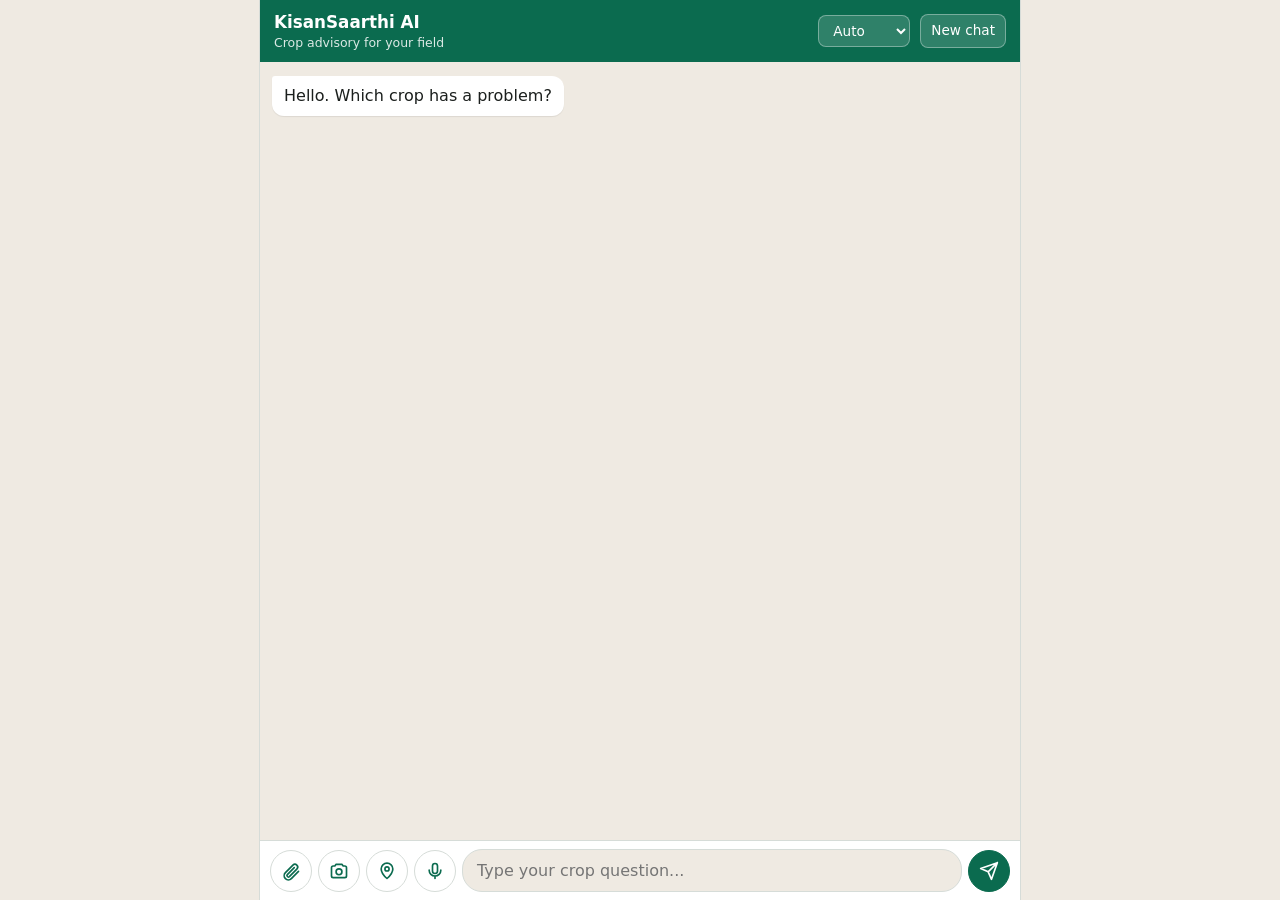
==== frontend/chat/index.html @ 85c2a9af "KisanSaarthi AI: context-aware crop advisory (constraint engine, chat UI, evaluation scripts)" ====
<!doctype html>
<html lang="en">
<head>
<meta charset="utf-8">
<meta name="viewport" content="width=device-width, initial-scale=1, viewport-fit=cover">
<title>KisanSaarthi AI</title>
<style>
:root {
  --bg: #efeae2;
  --panel: #ffffff;
  --header: #0b6b4f;
  --header-text: #ffffff;
  --bot: #ffffff;
  --farmer: #d9fdd3;
  --text: #1b1f1d;
  --muted: #5d6b65;
  --line: #d6dcd8;
  --accent: #0b6b4f;
  --answer: #0b6b4f;
  --ask: #8a5a00;
  --abstain: #a02323;
  --chip: #e8f1ed;
}
@media (prefers-color-scheme: dark) {
  :root {
    --bg: #0d1512;
    --panel: #17211d;
    --header: #0f3d2e;
    --bot: #1f2d27;
    --farmer: #1d4a38;
    --text: #e6ede9;
    --muted: #9bada5;
    --line: #2c3b35;
    --accent: #3fb68b;
    --answer: #5fd1a3;
    --ask: #e6b450;
    --abstain: #f08a8a;
    --chip: #24352e;
  }
}
* { box-sizing: border-box; }
html, body { height: 100%; margin: 0; }
body {
  background: var(--bg);
  color: var(--text);
  font: 16px/1.45 system-ui, -apple-system, "Segoe UI", Roboto, "Noto Sans", "Noto Sans Devanagari", "Noto Sans Tamil", "Noto Sans Telugu", sans-serif;
  display: flex;
  justify-content: center;
}
.app {
  width: 100%;
  max-width: 760px;
  height: 100%;
  display: flex;
  flex-direction: column;
  background: var(--panel);
  box-shadow: 0 0 0 1px var(--line);
}
header {
  background: var(--header);
  color: var(--header-text);
  padding: 10px 14px;
  display: flex;
  align-items: center;
  gap: 10px;
}
header .title { flex: 1; min-width: 0; }
header h1 { font-size: 1.05rem; margin: 0; font-weight: 600; }
header small { opacity: .85; display: block; font-size: .78rem; }
header select, header button {
  background: rgba(255,255,255,.15);
  color: var(--header-text);
  border: 1px solid rgba(255,255,255,.35);
  border-radius: 8px;
  padding: 6px 10px;
  font: inherit;
  font-size: .85rem;
  cursor: pointer;
}
header select option { color: #111; }
#context {
  display: none;
  gap: 6px;
  flex-wrap: wrap;
  padding: 8px 12px;
  border-bottom: 1px solid var(--line);
  background: var(--panel);
}
#context.on { display: flex; }
.chip {
  background: var(--chip);
  color: var(--text);
  border-radius: 999px;
  padding: 2px 10px;
  font-size: .78rem;
}
.chip b { font-weight: 600; color: var(--muted); margin-right: 4px; }
#log {
  flex: 1;
  overflow-y: auto;
  padding: 14px 12px;
  background: var(--bg);
  display: flex;
  flex-direction: column;
  gap: 8px;
}
.msg {
  max-width: 86%;
  padding: 8px 12px;
  border-radius: 12px;
  white-space: pre-wrap;
  word-wrap: break-word;
  overflow-wrap: anywhere;
  box-shadow: 0 1px 1px rgba(0,0,0,.08);
}
.msg.bot { align-self: flex-start; background: var(--bot); border-top-left-radius: 3px; }
.msg.farmer { align-self: flex-end; background: var(--farmer); border-top-right-radius: 3px; }
.msg.advisory { border-left: 4px solid var(--answer); }
.msg.question { border-left: 4px solid var(--ask); }
.msg.abstain { border-left: 4px solid var(--abstain); }
.msg.note, .msg.weather, .msg.info { font-size: .92rem; color: var(--muted); }
.msg.error { border-left: 4px solid var(--abstain); color: var(--abstain); }
.msg img { display: block; max-width: 100%; max-height: 260px; border-radius: 8px; }
.badge {
  align-self: flex-start;
  font-size: .72rem;
  letter-spacing: .04em;
  font-weight: 600;
  padding: 2px 8px;
  border-radius: 6px;
  border: 1px solid currentColor;
  margin-top: 2px;
}
.badge.ANSWER { color: var(--answer); }
.badge.ASK_FOLLOW_UP { color: var(--ask); }
.badge.ABSTAIN { color: var(--abstain); }
details.more {
  align-self: flex-start;
  max-width: 86%;
  font-size: .85rem;
  color: var(--muted);
}
details.more summary { cursor: pointer; padding: 2px 0; }
details.more pre {
  white-space: pre-wrap;
  background: var(--panel);
  border: 1px solid var(--line);
  border-radius: 8px;
  padding: 8px;
  margin: 4px 0 0;
  font: .8rem/1.4 ui-monospace, SFMono-Regular, Consolas, monospace;
  color: var(--text);
}
.typing { align-self: flex-start; color: var(--muted); font-size: .9rem; padding: 2px 6px; }
#attach {
  display: none;
  align-items: center;
  gap: 10px;
  padding: 8px 12px;
  border-top: 1px solid var(--line);
  background: var(--panel);
}
#attach.on { display: flex; }
#attach img { height: 56px; width: 56px; object-fit: cover; border-radius: 8px; }
#attach .name { flex: 1; min-width: 0; font-size: .85rem; color: var(--muted); overflow: hidden; text-overflow: ellipsis; white-space: nowrap; }
#hint {
  display: none;
  padding: 6px 12px;
  font-size: .82rem;
  color: var(--ask);
  background: var(--panel);
  border-top: 1px solid var(--line);
}
#hint.on { display: block; }
.composer {
  display: flex;
  align-items: flex-end;
  gap: 6px;
  padding: 8px 10px calc(8px + env(safe-area-inset-bottom));
  border-top: 1px solid var(--line);
  background: var(--panel);
}
.composer textarea {
  flex: 1;
  resize: none;
  max-height: 120px;
  min-height: 42px;
  border: 1px solid var(--line);
  border-radius: 20px;
  padding: 9px 14px;
  font: inherit;
  background: var(--bg);
  color: var(--text);
}
.icon {
  width: 42px;
  height: 42px;
  flex: none;
  border-radius: 50%;
  border: 1px solid var(--line);
  background: var(--panel);
  color: var(--accent);
  display: grid;
  place-items: center;
  cursor: pointer;
  padding: 0;
}
.icon svg { width: 20px; height: 20px; fill: none; stroke: currentColor; stroke-width: 2; stroke-linecap: round; stroke-linejoin: round; }
.icon:disabled { opacity: .45; cursor: default; }
.icon.rec { background: var(--abstain); color: #fff; border-color: var(--abstain); }
.send { background: var(--accent); color: #fff; border-color: var(--accent); }
button.link { background: none; border: none; color: var(--accent); cursor: pointer; font: inherit; padding: 0; text-decoration: underline; }
dialog {
  border: 1px solid var(--line);
  border-radius: 14px;
  padding: 12px;
  background: var(--panel);
  color: var(--text);
  width: min(94vw, 520px);
}
dialog::backdrop { background: rgba(0,0,0,.55); }
dialog video { width: 100%; border-radius: 10px; background: #000; max-height: 60vh; }
dialog .row { display: flex; gap: 8px; justify-content: flex-end; margin-top: 10px; }
dialog .row button {
  border-radius: 8px;
  border: 1px solid var(--line);
  padding: 8px 14px;
  font: inherit;
  cursor: pointer;
  background: var(--panel);
  color: var(--text);
}
dialog .row button.primary { background: var(--accent); color: #fff; border-color: var(--accent); }
.sr { position: absolute; width: 1px; height: 1px; overflow: hidden; clip: rect(0 0 0 0); }
</style>
</head>
<body>
<div class="app">
  <header>
    <div class="title">
      <h1>KisanSaarthi AI</h1>
      <small>Crop advisory for your field</small>
    </div>
    <label class="sr" for="lang">Language</label>
    <select id="lang" title="Language">
      <option value="auto">Auto</option>
      <option value="en">English</option>
      <option value="hi">हिन्दी</option>
      <option value="ta">தமிழ்</option>
      <option value="te">తెలుగు</option>
    </select>
    <button id="reset" type="button" title="Start a new conversation">New chat</button>
  </header>

  <div id="context" aria-label="What I know so far"></div>
  <div id="log" role="log" aria-live="polite"></div>
  <div id="hint"></div>

  <div id="attach">
    <img id="attachImg" alt="Selected crop photo">
    <div class="name" id="attachName"></div>
    <button class="link" id="replaceImg" type="button">Replace</button>
    <button class="link" id="removeImg" type="button">Remove</button>
  </div>

  <form class="composer" id="form" autocomplete="off">
    <input type="file" id="file" accept="image/jpeg,image/png,image/webp" class="sr" tabindex="-1">
    <button class="icon" type="button" id="btnUpload" title="Upload photo" aria-label="Upload photo">
      <svg viewBox="0 0 24 24"><path d="M21 12.5l-8.6 8.6a5 5 0 0 1-7.1-7.1l9-9a3.3 3.3 0 0 1 4.7 4.7l-9 9a1.7 1.7 0 0 1-2.4-2.4l8.3-8.3"/></svg>
    </button>
    <button class="icon" type="button" id="btnCamera" title="Take photo" aria-label="Take photo">
      <svg viewBox="0 0 24 24"><path d="M3 8a2 2 0 0 1 2-2h2l1.5-2h7L17 6h2a2 2 0 0 1 2 2v10a2 2 0 0 1-2 2H5a2 2 0 0 1-2-2z"/><circle cx="12" cy="13" r="3.5"/></svg>
    </button>
    <button class="icon" type="button" id="btnLocation" title="Share my location" aria-label="Share my location">
      <svg viewBox="0 0 24 24"><path d="M12 21s-7-6.2-7-11.5a7 7 0 0 1 14 0C19 14.800 12 21 12 21z"/><circle cx="12" cy="9.500" r="2.500"/></svg>
    </button>
    <button class="icon" type="button" id="btnVoice" title="Speak" aria-label="Speak">
      <svg viewBox="0 0 24 24"><rect x="9" y="3" width="6" height="12" rx="3"/><path d="M5 11a7 7 0 0 0 14 0M12 18v3"/></svg>
    </button>
    <label class="sr" for="text">Message</label>
    <textarea id="text" rows="1" placeholder="Type your crop question..." maxlength="2000"></textarea>
    <button class="icon send" type="submit" id="btnSend" title="Send" aria-label="Send">
      <svg viewBox="0 0 24 24"><path d="M22 2L11 13M22 2l-7 20-4-9-9-4z"/></svg>
    </button>
  </form>
</div>

<dialog id="camDialog">
  <video id="camVideo" playsinline muted></video>
  <div class="row">
    <button type="button" id="camCancel">Cancel</button>
    <button type="button" class="primary" id="camShot">Capture</button>
  </div>
</dialog>

<script>
(function () {
  "use strict";

  var $ = function (id) { return document.getElementById(id); };
  var log = $("log"), form = $("form"), textEl = $("text"), langEl = $("lang");
  var state = { session: null, image: null, busy: false, recording: null };

  var UI = {
    en: { send: "Send", wait: "Thinking...", noLoc: "Location is not available in this browser.", locDenied: "Location permission was denied. Type your village and district instead.", camFail: "Could not open the camera. Use Upload instead.", micFail: "Could not use the microphone. Type your message instead.", voiceHint: "Check the text below, correct it if needed, then press Send.", transcribing: "Converting your voice to text...", details: "English details", trace: "How this was decided", photoOnly: "Photo", locShared: "Location shared", err: "Something went wrong" },
    hi: { send: "भेजें", wait: "सोच रहा हूँ...", noLoc: "इस ब्राउज़र में लोकेशन उपलब्ध नहीं है।", locDenied: "लोकेशन की अनुमति नहीं मिली। अपने गाँव और जिले का नाम लिखें।", camFail: "कैमरा नहीं खुल सका। अपलोड का उपयोग करें।", micFail: "माइक्रोफोन का उपयोग नहीं हो सका। संदेश लिखें।", voiceHint: "नीचे का पाठ जाँचें, ज़रूरत हो तो सुधारें, फिर भेजें दबाएँ।", transcribing: "आपकी आवाज़ को पाठ में बदल रहा हूँ...", details: "English details", trace: "निर्णय कैसे लिया गया", photoOnly: "फोटो", locShared: "लोकेशन साझा की", err: "कुछ गड़बड़ हुई" },
    ta: { send: "அனுப்பு", wait: "யோசிக்கிறேன்...", noLoc: "இந்த உலாவியில் இருப்பிடம் கிடைக்கவில்லை.", locDenied: "இருப்பிட அனுமதி மறுக்கப்பட்டது. உங்கள் ஊர் மற்றும் மாவட்டத்தை எழுதுங்கள்.", camFail: "கேமராவை திறக்க முடியவில்லை. பதிவேற்றத்தைப் பயன்படுத்துங்கள்.", micFail: "மைக்ரோஃபோனைப் பயன்படுத்த முடியவில்லை. செய்தியை எழுதுங்கள்.", voiceHint: "கீழே உள்ள உரையைச் சரிபார்த்து, தேவையானால் திருத்தி, அனுப்பு அழுத்தவும்.", transcribing: "உங்கள் குரலை உரையாக மாற்றுகிறேன்...", details: "English details", trace: "எப்படி முடிவு செய்யப்பட்டது", photoOnly: "புகைப்படம்", locShared: "இருப்பிடம் பகிரப்பட்டது", err: "ஏதோ தவறு நடந்தது" },
    te: { send: "పంపండి", wait: "ఆలోచిస్తున్నాను...", noLoc: "ఈ బ్రౌజర్‌లో లొకేషన్ అందుబాటులో లేదు.", locDenied: "లొకేషన్ అనుమతి లభించలేదు. మీ గ్రామం మరియు జిల్లా పేరు టైప్ చేయండి.", camFail: "కెమెరా తెరవలేకపోయాను. అప్‌లోడ్ ఉపయోగించండి.", micFail: "మైక్రోఫోన్ ఉపయోగించలేకపోయాను. సందేశం టైప్ చేయండి.", voiceHint: "కింది టెక్స్ట్ చూసి, అవసరమైతే సరిచేసి, పంపండి నొక్కండి.", transcribing: "మీ గొంతును టెక్స్ట్‌గా మారుస్తున్నాను...", details: "English details", trace: "నిర్ణయం ఎలా తీసుకున్నారు", photoOnly: "ఫోటో", locShared: "లొకేషన్ పంచుకున్నారు", err: "ఏదో తప్పు జరిగింది" }
  };
  var currentLang = "en";
  function ui(key) { return (UI[currentLang] || UI.en)[key] || UI.en[key]; }

  function safeStore(key, value) {
    try {
      if (value === undefined) { return sessionStorage.getItem(key); }
      if (value === null) { sessionStorage.removeItem(key); } else { sessionStorage.setItem(key, value); }
    } catch (e) { /* storage unavailable: session lives in memory only */ }
    return null;
  }

  // ---------------- rendering (text nodes only, no HTML injection) ----------------
  function scrollDown() { log.scrollTop = log.scrollHeight; }

  function addBubble(role, text, kind, imageUrl) {
    var el = document.createElement("div");
    el.className = "msg " + role + (kind ? " " + kind : "");
    if (imageUrl) {
      var img = document.createElement("img");
      img.src = imageUrl;
      img.alt = ui("photoOnly");
      el.appendChild(img);
    }
    if (text) {
      var span = document.createElement("span");
      span.textContent = text;
      el.appendChild(span);
    }
    log.appendChild(el);
    scrollDown();
    return el;
  }

  function addBadge(decision) {
    if (!decision) { return; }
    var b = document.createElement("div");
    b.className = "badge " + decision;
    b.textContent = decision;
    log.appendChild(b);
  }

  function addDetails(summary, body) {
    if (!body) { return; }
    var d = document.createElement("details");
    d.className = "more";
    var s = document.createElement("summary");
    s.textContent = summary;
    var pre = document.createElement("pre");
    pre.textContent = body;
    d.appendChild(s);
    d.appendChild(pre);
    log.appendChild(d);
  }

  function traceText(trace) {
    return (trace || []).map(function (step) {
      var agent = step.agent;
      var parts = Object.keys(step).filter(function (k) { return k !== "agent" && step[k] !== null && step[k] !== undefined && step[k] !== ""; })
        .map(function (k) { var v = step[k]; return k + "=" + (typeof v === "object" ? JSON.stringify(v) : v); });
      return agent + (parts.length ? ": " + parts.join(", ") : "");
    }).join("\n");
  }

  function renderContext(ctx) {
    var box = $("context");
    box.textContent = "";
    if (!ctx) { box.classList.remove("on"); return; }
    var items = [
      ["Crop", ctx.crop], ["Problem", ctx.pest ? ctx.pest : (ctx.symptoms && ctx.symptoms.length ? ctx.symptoms.join(", ") : null)],
      ["Place", ctx.location], ["Area", ctx.land_area ? ctx.land_area + " " + (ctx.land_unit || "") : null],
      ["Stage", ctx.growth_stage], ["Harvest in", ctx.days_to_harvest !== null && ctx.days_to_harvest !== undefined ? ctx.days_to_harvest + " days" : null],
      ["Last spray", ctx.previous_treatment ? ctx.previous_treatment + (ctx.days_since_previous_treatment !== null && ctx.days_since_previous_treatment !== undefined ? ", " + ctx.days_since_previous_treatment + " d ago" : "") : null]
    ].filter(function (p) { return p[1]; });
    items.forEach(function (p) {
      var c = document.createElement("span");
      c.className = "chip";
      var b = document.createElement("b");
      b.textContent = p[0];
      c.appendChild(b);
      c.appendChild(document.createTextNode(String(p[1])));
      box.appendChild(c);
    });
    box.classList.toggle("on", items.length > 0);
  }

  function renderReply(data) {
    if (data.language && UI[data.language]) { currentLang = data.language; }
    (data.messages || []).forEach(function (m) { addBubble("bot", m.text, m.kind); });
    addBadge(data.decision);
    if (data.details) { addDetails(data.details_label || ui("details"), data.details); }
    if (data.agent_trace && data.agent_trace.length) { addDetails(ui("trace"), traceText(data.agent_trace)); }
    renderContext(data.context);
    scrollDown();
  }

  // ---------------- network ----------------
  function setBusy(on) {
    state.busy = on;
    $("btnSend").disabled = on;
    var old = $("typing");
    if (old) { old.remove(); }
    if (on) {
      var t = document.createElement("div");
      t.id = "typing"; t.className = "typing"; t.textContent = ui("wait");
      log.appendChild(t); scrollDown();
    }
  }

  async function sendTurn(opts) {
    if (state.busy) { return; }
    var fd = new FormData();
    if (state.session) { fd.append("session_id", state.session); }
    fd.append("language", langEl.value);
    if (opts.text) { fd.append("text", opts.text); }
    if (opts.image) { fd.append("image", opts.image, opts.image.name || "photo.jpg"); }
    if (opts.lat !== undefined) { fd.append("latitude", String(opts.lat)); fd.append("longitude", String(opts.lon)); }
    setBusy(true);
    try {
      var res = await fetch("/api/chat/turn", { method: "POST", body: fd });
      var data = await res.json().catch(function () { return {}; });
      setBusy(false);
      if (!res.ok) {
        addBubble("bot", (typeof data.detail === "string" ? data.detail : ui("err")), "error");
        return;
      }
      state.session = data.session_id;
      safeStore("ks_session", state.session);
      renderReply(data);
    } catch (e) {
      setBusy(false);
      addBubble("bot", ui("err"), "error");
    }
  }

  // ---------------- composer ----------------
  function clearHint() { $("hint").classList.remove("on"); $("hint").textContent = ""; }
  function showHint(text) { $("hint").textContent = text; $("hint").classList.add("on"); }

  function setImage(file) {
    if (state.image && state.image.url) { URL.revokeObjectURL(state.image.url); }
    if (!file) { state.image = null; $("attach").classList.remove("on"); return; }
    state.image = { file: file, url: URL.createObjectURL(file) };
    $("attachImg").src = state.image.url;
    $("attachName").textContent = file.name || "photo.jpg";
    $("attach").classList.add("on");
  }

  function autosize() { textEl.style.height = "auto"; textEl.style.height = Math.min(textEl.scrollHeight, 120) + "px"; }
  textEl.addEventListener("input", autosize);
  textEl.addEventListener("keydown", function (e) {
    if (e.key === "Enter" && !e.shiftKey) { e.preventDefault(); form.requestSubmit(); }
  });

  form.addEventListener("submit", function (e) {
    e.preventDefault();
    var text = textEl.value.trim();
    var image = state.image ? state.image.file : null;
    if (!text && !image) { return; }
    addBubble("farmer", text, null, state.image ? state.image.url : null);
    textEl.value = ""; autosize(); clearHint();
    var keepUrl = state.image;           // bubble still shows this object URL
    state.image = null; $("attach").classList.remove("on");
    sendTurn({ text: text, image: image });
    void keepUrl;
  });

  $("btnUpload").addEventListener("click", function () { $("file").click(); });
  $("replaceImg").addEventListener("click", function () { $("file").click(); });
  $("removeImg").addEventListener("click", function () { setImage(null); });
  $("file").addEventListener("change", function () {
    var f = this.files && this.files[0];
    if (f) { setImage(f); }
    this.value = "";
  });

  // ---------------- camera ----------------
  var camStream = null;
  function stopCam() {
    if (camStream) { camStream.getTracks().forEach(function (t) { t.stop(); }); camStream = null; }
    if ($("camDialog").open) { $("camDialog").close(); }
  }
  $("btnCamera").addEventListener("click", async function () {
    if (!navigator.mediaDevices || !navigator.mediaDevices.getUserMedia) { addBubble("bot", ui("camFail"), "error"); return; }
    try {
      camStream = await navigator.mediaDevices.getUserMedia({ video: { facingMode: { ideal: "environment" } }, audio: false });
      $("camVideo").srcObject = camStream;
      $("camDialog").showModal();
      await $("camVideo").play();
    } catch (e) { stopCam(); addBubble("bot", ui("camFail"), "error"); }
  });
  $("camCancel").addEventListener("click", stopCam);
  $("camDialog").addEventListener("cancel", stopCam);
  $("camShot").addEventListener("click", function () {
    var v = $("camVideo");
    if (!v.videoWidth) { return; }
    var c = document.createElement("canvas");
    c.width = v.videoWidth; c.height = v.videoHeight;
    c.getContext("2d").drawImage(v, 0, 0);
    c.toBlob(function (blob) {
      if (blob) { setImage(new File([blob], "camera_" + Date.now() + ".jpg", { type: "image/jpeg" })); }
      stopCam();
    }, "image/jpeg", 0.9);
  });

  // ---------------- location ----------------
  $("btnLocation").addEventListener("click", function () {
    if (!navigator.geolocation) { addBubble("bot", ui("noLoc"), "error"); return; }
    navigator.geolocation.getCurrentPosition(function (pos) {
      addBubble("farmer", ui("locShared"));
      sendTurn({ lat: pos.coords.latitude, lon: pos.coords.longitude });
    }, function () { addBubble("bot", ui("locDenied"), "error"); }, { enableHighAccuracy: false, timeout: 15000 });
  });

  // ---------------- voice: record -> transcribe -> farmer confirms -> send ----------------
  $("btnVoice").addEventListener("click", async function () {
    var btn = this;
    if (state.recording) { state.recording.stop(); return; }
    if (!navigator.mediaDevices || !window.MediaRecorder) { addBubble("bot", ui("micFail"), "error"); return; }
    try {
      var stream = await navigator.mediaDevices.getUserMedia({ audio: true });
      var chunks = [];
      var rec = new MediaRecorder(stream);
      state.recording = rec;
      btn.classList.add("rec");
      rec.ondataavailable = function (ev) { if (ev.data.size) { chunks.push(ev.data); } };
      rec.onstop = async function () {
        stream.getTracks().forEach(function (t) { t.stop(); });
        btn.classList.remove("rec");
        state.recording = null;
        var blob = new Blob(chunks, { type: rec.mimeType || "audio/webm" });
        if (!blob.size) { return; }
        showHint(ui("transcribing"));
        var fd = new FormData();
        fd.append("audio", blob, "voice.webm");
        if (langEl.value !== "auto") { fd.append("language", langEl.value); }
        try {
          var res = await fetch("/api/speech/transcribe", { method: "POST", body: fd });
          var data = await res.json().catch(function () { return {}; });
          if (!res.ok) { clearHint(); addBubble("bot", typeof data.detail === "string" ? data.detail : ui("micFail"), "error"); return; }
          textEl.value = data.text || "";
          autosize(); textEl.focus();
          showHint(ui("voiceHint"));   // nothing is sent until the farmer presses Send
        } catch (e) { clearHint(); addBubble("bot", ui("micFail"), "error"); }
      };
      rec.start();
    } catch (e) { state.recording = null; btn.classList.remove("rec"); addBubble("bot", ui("micFail"), "error"); }
  });

  // ---------------- header ----------------
  async function greet() {
    try {
      var lang = langEl.value === "auto" ? "en" : langEl.value;
      currentLang = lang;
      var res = await fetch("/api/chat/greeting?language=" + encodeURIComponent(lang));
      var data = await res.json();
      addBubble("bot", data.text);
    } catch (e) { addBubble("bot", "Hello. Which crop has a problem?"); }
  }

  function newChat() {
    if (state.session) { fetch("/api/chat/session/" + encodeURIComponent(state.session), { method: "DELETE" }).catch(function () {}); }
    state.session = null; safeStore("ks_session", null);
    log.textContent = ""; renderContext(null); setImage(null); clearHint();
    greet();
  }
  $("reset").addEventListener("click", newChat);
  langEl.addEventListener("change", function () {
    if (langEl.value !== "auto") { currentLang = langEl.value; }
    if (!state.session && !log.querySelector(".farmer")) { log.textContent = ""; greet(); }
  });

  async function restore() {
    var sid = safeStore("ks_session");
    if (sid) {
      try {
        var res = await fetch("/api/chat/session/" + encodeURIComponent(sid));
        if (res.ok) {
          var data = await res.json();
          if (data.history && data.history.length) {
            state.session = data.session_id;
            data.history.forEach(function (h) {
              if (h.role === "user" && h.text === "[image]") { addBubble("farmer", ui("photoOnly")); }
              else { addBubble(h.role === "user" ? "farmer" : "bot", h.text, h.kind || null); }
            });
            renderContext(data.context);
            return;
          }
        }
      } catch (e) { /* fall through to greeting */ }
    }
    greet();
  }
  restore();
})();
</script>
</body>
</html>
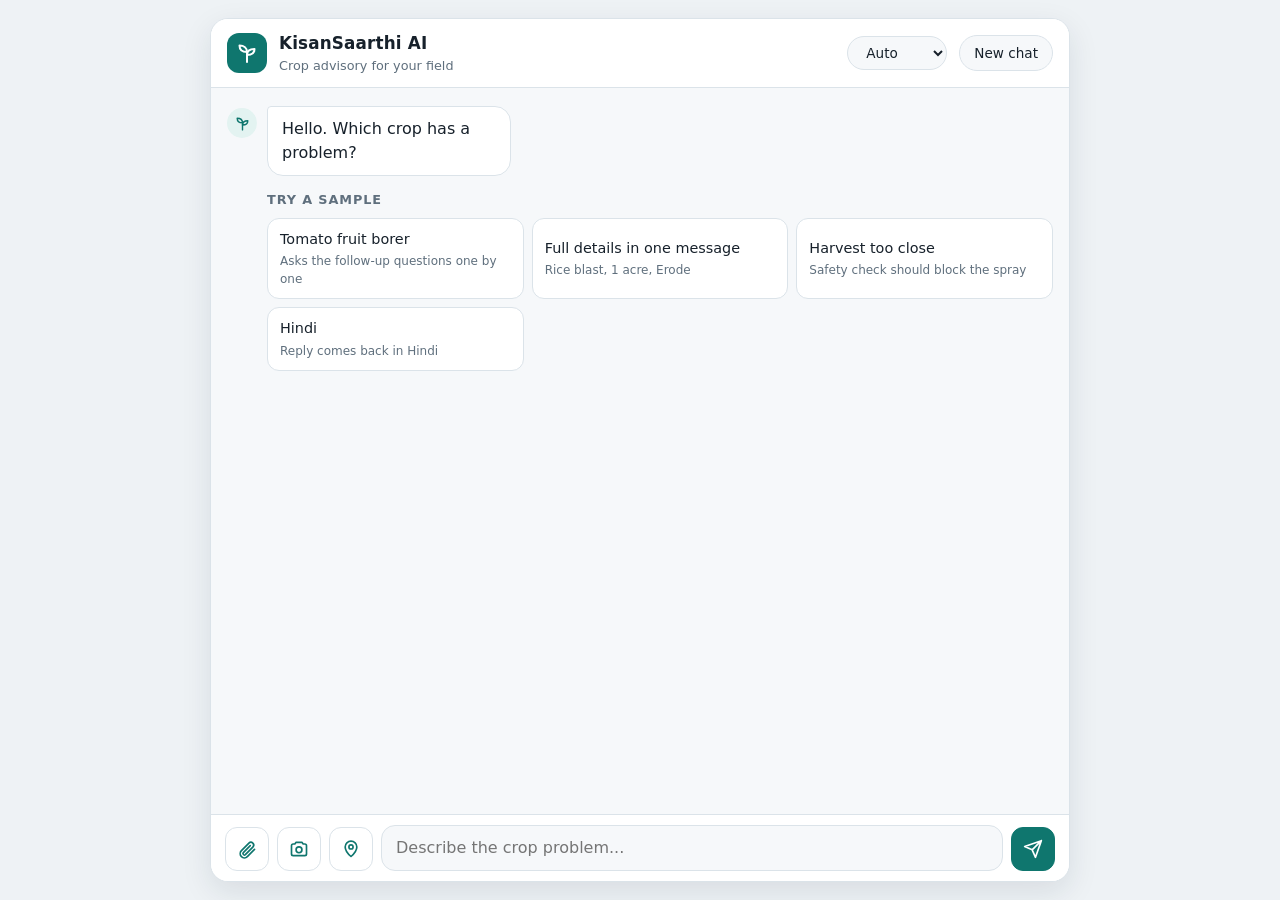
==== commit 9f15b95a: "Redesign chat UI: remove mic, add manual location entry and sample prompts" ====
--- a/frontend/chat/index.html
+++ b/frontend/chat/index.html
@@ -6,177 +6,228 @@
 <title>KisanSaarthi AI</title>
 <style>
 :root {
-  --bg: #efeae2;
+  --page: #eef2f5;
   --panel: #ffffff;
-  --header: #0b6b4f;
-  --header-text: #ffffff;
-  --bot: #ffffff;
-  --farmer: #d9fdd3;
-  --text: #1b1f1d;
-  --muted: #5d6b65;
-  --line: #d6dcd8;
-  --accent: #0b6b4f;
-  --answer: #0b6b4f;
-  --ask: #8a5a00;
-  --abstain: #a02323;
-  --chip: #e8f1ed;
+  --soft: #f6f8fa;
+  --ink: #17212b;
+  --muted: #5f6f7d;
+  --line: #dbe3e9;
+  --brand: #0f766e;
+  --brand-dark: #0b5a54;
+  --brand-tint: #e3f3f1;
+  --user: #0f766e;
+  --user-text: #ffffff;
+  --answer: #15803d;
+  --ask: #b45309;
+  --abstain: #b91c1c;
+  --shadow: 0 10px 30px rgba(20, 40, 60, .10);
 }
 @media (prefers-color-scheme: dark) {
   :root {
-    --bg: #0d1512;
-    --panel: #17211d;
-    --header: #0f3d2e;
-    --bot: #1f2d27;
-    --farmer: #1d4a38;
-    --text: #e6ede9;
-    --muted: #9bada5;
-    --line: #2c3b35;
-    --accent: #3fb68b;
-    --answer: #5fd1a3;
-    --ask: #e6b450;
-    --abstain: #f08a8a;
-    --chip: #24352e;
+    --page: #0c1217;
+    --panel: #141c23;
+    --soft: #1a242d;
+    --ink: #e8eef2;
+    --muted: #93a4b1;
+    --line: #26333d;
+    --brand: #2dd4bf;
+    --brand-dark: #14b8a6;
+    --brand-tint: #123a37;
+    --user: #0f766e;
+    --user-text: #ffffff;
+    --answer: #4ade80;
+    --ask: #fbbf24;
+    --abstain: #f87171;
+    --shadow: none;
   }
 }
 * { box-sizing: border-box; }
 html, body { height: 100%; margin: 0; }
 body {
-  background: var(--bg);
-  color: var(--text);
-  font: 16px/1.45 system-ui, -apple-system, "Segoe UI", Roboto, "Noto Sans", "Noto Sans Devanagari", "Noto Sans Tamil", "Noto Sans Telugu", sans-serif;
+  background: var(--page);
+  color: var(--ink);
+  font: 16px/1.5 system-ui, -apple-system, "Segoe UI", Roboto, "Noto Sans", "Noto Sans Devanagari", "Noto Sans Tamil", "Noto Sans Telugu", sans-serif;
   display: flex;
   justify-content: center;
+  align-items: stretch;
 }
 .app {
   width: 100%;
-  max-width: 760px;
+  max-width: 860px;
   height: 100%;
   display: flex;
   flex-direction: column;
   background: var(--panel);
-  box-shadow: 0 0 0 1px var(--line);
-}
+  box-shadow: var(--shadow);
+}
+@media (min-width: 900px) {
+  body { padding: 18px 0; }
+  .app { border-radius: 18px; overflow: hidden; border: 1px solid var(--line); }
+}
+
+/* ---------- header ---------- */
 header {
-  background: var(--header);
-  color: var(--header-text);
-  padding: 10px 14px;
   display: flex;
   align-items: center;
-  gap: 10px;
-}
+  gap: 12px;
+  padding: 12px 16px;
+  border-bottom: 1px solid var(--line);
+  background: var(--panel);
+}
+.mark {
+  width: 40px; height: 40px; flex: none;
+  border-radius: 12px;
+  background: var(--brand);
+  display: grid; place-items: center;
+}
+.mark svg { width: 24px; height: 24px; fill: none; stroke: #fff; stroke-width: 2; stroke-linecap: round; stroke-linejoin: round; }
 header .title { flex: 1; min-width: 0; }
-header h1 { font-size: 1.05rem; margin: 0; font-weight: 600; }
-header small { opacity: .85; display: block; font-size: .78rem; }
-header select, header button {
-  background: rgba(255,255,255,.15);
-  color: var(--header-text);
-  border: 1px solid rgba(255,255,255,.35);
-  border-radius: 8px;
-  padding: 6px 10px;
+header h1 { font-size: 1.05rem; margin: 0; font-weight: 700; letter-spacing: .01em; }
+header small { color: var(--muted); display: block; font-size: .8rem; }
+.pillbtn, header select {
+  background: var(--soft);
+  color: var(--ink);
+  border: 1px solid var(--line);
+  border-radius: 999px;
+  padding: 7px 14px;
   font: inherit;
   font-size: .85rem;
   cursor: pointer;
 }
-header select option { color: #111; }
+.pillbtn:hover, header select:hover { border-color: var(--brand); }
+
+/* ---------- context strip ---------- */
 #context {
   display: none;
   gap: 6px;
   flex-wrap: wrap;
-  padding: 8px 12px;
+  align-items: center;
+  padding: 8px 16px;
   border-bottom: 1px solid var(--line);
-  background: var(--panel);
+  background: var(--soft);
 }
 #context.on { display: flex; }
+#context .label { font-size: .75rem; color: var(--muted); margin-right: 4px; text-transform: uppercase; letter-spacing: .06em; }
 .chip {
-  background: var(--chip);
-  color: var(--text);
+  background: var(--panel);
+  border: 1px solid var(--line);
   border-radius: 999px;
   padding: 2px 10px;
-  font-size: .78rem;
-}
-.chip b { font-weight: 600; color: var(--muted); margin-right: 4px; }
+  font-size: .8rem;
+}
+.chip b { font-weight: 600; color: var(--brand); margin-right: 5px; }
+
+/* ---------- conversation ---------- */
 #log {
   flex: 1;
   overflow-y: auto;
-  padding: 14px 12px;
-  background: var(--bg);
+  padding: 18px 16px;
+  background: var(--soft);
   display: flex;
   flex-direction: column;
-  gap: 8px;
-}
+  gap: 10px;
+  scroll-behavior: smooth;
+}
+.row { display: flex; gap: 10px; align-items: flex-start; max-width: 100%; }
+.row.farmer { justify-content: flex-end; }
+.avatar {
+  width: 30px; height: 30px; flex: none; border-radius: 50%;
+  background: var(--brand-tint);
+  display: grid; place-items: center;
+  margin-top: 2px;
+}
+.avatar svg { width: 17px; height: 17px; fill: none; stroke: var(--brand); stroke-width: 2; stroke-linecap: round; stroke-linejoin: round; }
 .msg {
-  max-width: 86%;
-  padding: 8px 12px;
-  border-radius: 12px;
+  max-width: min(82%, 620px);
+  padding: 10px 14px;
+  border-radius: 16px;
   white-space: pre-wrap;
   word-wrap: break-word;
   overflow-wrap: anywhere;
-  box-shadow: 0 1px 1px rgba(0,0,0,.08);
-}
-.msg.bot { align-self: flex-start; background: var(--bot); border-top-left-radius: 3px; }
-.msg.farmer { align-self: flex-end; background: var(--farmer); border-top-right-radius: 3px; }
+}
+.msg.bot { background: var(--panel); border: 1px solid var(--line); border-top-left-radius: 4px; }
+.msg.farmer { background: var(--user); color: var(--user-text); border-top-right-radius: 4px; }
 .msg.advisory { border-left: 4px solid var(--answer); }
 .msg.question { border-left: 4px solid var(--ask); }
 .msg.abstain { border-left: 4px solid var(--abstain); }
-.msg.note, .msg.weather, .msg.info { font-size: .92rem; color: var(--muted); }
+.msg.note, .msg.weather, .msg.info { font-size: .92rem; color: var(--muted); background: var(--panel); }
 .msg.error { border-left: 4px solid var(--abstain); color: var(--abstain); }
-.msg img { display: block; max-width: 100%; max-height: 260px; border-radius: 8px; }
+.msg img { display: block; max-width: 100%; max-height: 240px; border-radius: 10px; margin-bottom: 6px; }
+.stack { display: flex; flex-direction: column; gap: 6px; align-items: flex-start; min-width: 0; max-width: 100%; }
 .badge {
-  align-self: flex-start;
   font-size: .72rem;
-  letter-spacing: .04em;
-  font-weight: 600;
-  padding: 2px 8px;
-  border-radius: 6px;
+  letter-spacing: .06em;
+  font-weight: 700;
+  padding: 2px 10px;
+  border-radius: 999px;
   border: 1px solid currentColor;
-  margin-top: 2px;
+  background: var(--panel);
 }
 .badge.ANSWER { color: var(--answer); }
 .badge.ASK_FOLLOW_UP { color: var(--ask); }
 .badge.ABSTAIN { color: var(--abstain); }
-details.more {
-  align-self: flex-start;
-  max-width: 86%;
-  font-size: .85rem;
-  color: var(--muted);
-}
+details.more { max-width: 100%; font-size: .85rem; color: var(--muted); }
 details.more summary { cursor: pointer; padding: 2px 0; }
 details.more pre {
   white-space: pre-wrap;
   background: var(--panel);
   border: 1px solid var(--line);
-  border-radius: 8px;
-  padding: 8px;
+  border-radius: 10px;
+  padding: 10px;
   margin: 4px 0 0;
-  font: .8rem/1.4 ui-monospace, SFMono-Regular, Consolas, monospace;
-  color: var(--text);
-}
-.typing { align-self: flex-start; color: var(--muted); font-size: .9rem; padding: 2px 6px; }
+  font: .8rem/1.45 ui-monospace, SFMono-Regular, Consolas, monospace;
+  color: var(--ink);
+}
+
+/* ---------- loading ring ---------- */
+.ring {
+  width: 18px; height: 18px; flex: none;
+  border: 3px solid var(--line);
+  border-top-color: var(--brand);
+  border-radius: 50%;
+  animation: spin .8s linear infinite;
+  display: inline-block;
+  vertical-align: middle;
+}
+@keyframes spin { to { transform: rotate(360deg); } }
+.typing { display: flex; align-items: center; gap: 10px; color: var(--muted); font-size: .9rem; padding: 4px 2px 4px 40px; }
+
+/* ---------- sample prompts ---------- */
+.quick { margin: 4px 0 2px 40px; }
+.quick h2 { font-size: .8rem; text-transform: uppercase; letter-spacing: .07em; color: var(--muted); margin: 0 0 8px; font-weight: 600; }
+.quick .grid { display: grid; grid-template-columns: repeat(auto-fill, minmax(230px, 1fr)); gap: 8px; }
+.quick button {
+  text-align: left;
+  background: var(--panel);
+  border: 1px solid var(--line);
+  border-radius: 12px;
+  padding: 10px 12px;
+  font: inherit;
+  font-size: .9rem;
+  color: var(--ink);
+  cursor: pointer;
+}
+.quick button:hover { border-color: var(--brand); background: var(--brand-tint); }
+.quick button small { display: block; color: var(--muted); font-size: .75rem; margin-top: 2px; }
+
+/* ---------- composer ---------- */
 #attach {
   display: none;
   align-items: center;
   gap: 10px;
-  padding: 8px 12px;
+  padding: 8px 16px;
   border-top: 1px solid var(--line);
   background: var(--panel);
 }
 #attach.on { display: flex; }
-#attach img { height: 56px; width: 56px; object-fit: cover; border-radius: 8px; }
+#attach img { height: 52px; width: 52px; object-fit: cover; border-radius: 10px; }
 #attach .name { flex: 1; min-width: 0; font-size: .85rem; color: var(--muted); overflow: hidden; text-overflow: ellipsis; white-space: nowrap; }
-#hint {
-  display: none;
-  padding: 6px 12px;
-  font-size: .82rem;
-  color: var(--ask);
-  background: var(--panel);
-  border-top: 1px solid var(--line);
-}
-#hint.on { display: block; }
+button.link { background: none; border: none; color: var(--brand); cursor: pointer; font: inherit; font-size: .88rem; padding: 0; text-decoration: underline; }
 .composer {
   display: flex;
   align-items: flex-end;
-  gap: 6px;
-  padding: 8px 10px calc(8px + env(safe-area-inset-bottom));
+  gap: 8px;
+  padding: 10px 14px calc(10px + env(safe-area-inset-bottom));
   border-top: 1px solid var(--line);
   background: var(--panel);
 }
@@ -184,59 +235,89 @@
   flex: 1;
   resize: none;
   max-height: 120px;
-  min-height: 42px;
-  border: 1px solid var(--line);
-  border-radius: 20px;
-  padding: 9px 14px;
+  min-height: 44px;
+  border: 1px solid var(--line);
+  border-radius: 14px;
+  padding: 10px 14px;
   font: inherit;
-  background: var(--bg);
-  color: var(--text);
-}
+  background: var(--soft);
+  color: var(--ink);
+}
+.composer textarea:focus { outline: 2px solid var(--brand); outline-offset: 0; border-color: transparent; }
 .icon {
-  width: 42px;
-  height: 42px;
-  flex: none;
-  border-radius: 50%;
-  border: 1px solid var(--line);
-  background: var(--panel);
-  color: var(--accent);
-  display: grid;
-  place-items: center;
-  cursor: pointer;
-  padding: 0;
-}
+  width: 44px; height: 44px; flex: none;
+  border-radius: 12px;
+  border: 1px solid var(--line);
+  background: var(--panel);
+  color: var(--brand);
+  display: grid; place-items: center;
+  cursor: pointer; padding: 0;
+}
+.icon:hover { border-color: var(--brand); background: var(--brand-tint); }
 .icon svg { width: 20px; height: 20px; fill: none; stroke: currentColor; stroke-width: 2; stroke-linecap: round; stroke-linejoin: round; }
-.icon:disabled { opacity: .45; cursor: default; }
-.icon.rec { background: var(--abstain); color: #fff; border-color: var(--abstain); }
-.send { background: var(--accent); color: #fff; border-color: var(--accent); }
-button.link { background: none; border: none; color: var(--accent); cursor: pointer; font: inherit; padding: 0; text-decoration: underline; }
+.icon:disabled { opacity: .5; cursor: default; }
+.send { background: var(--brand); color: #fff; border-color: var(--brand); }
+.send:hover { background: var(--brand-dark); }
+.send .ring { border-color: rgba(255,255,255,.4); border-top-color: #fff; display: none; }
+.send.busy svg { display: none; }
+.send.busy .ring { display: inline-block; }
+#hint { display: none; padding: 6px 16px; font-size: .82rem; color: var(--ask); background: var(--panel); border-top: 1px solid var(--line); }
+#hint.on { display: block; }
+
+/* ---------- dialogs ---------- */
 dialog {
   border: 1px solid var(--line);
-  border-radius: 14px;
-  padding: 12px;
-  background: var(--panel);
-  color: var(--text);
-  width: min(94vw, 520px);
-}
-dialog::backdrop { background: rgba(0,0,0,.55); }
+  border-radius: 16px;
+  padding: 18px;
+  background: var(--panel);
+  color: var(--ink);
+  width: min(94vw, 460px);
+}
+dialog::backdrop { background: rgba(0,0,0,.5); }
+dialog h3 { margin: 0 0 4px; font-size: 1.1rem; }
+dialog p.sub { margin: 0 0 14px; color: var(--muted); font-size: .88rem; }
 dialog video { width: 100%; border-radius: 10px; background: #000; max-height: 60vh; }
-dialog .row { display: flex; gap: 8px; justify-content: flex-end; margin-top: 10px; }
-dialog .row button {
-  border-radius: 8px;
-  border: 1px solid var(--line);
-  padding: 8px 14px;
+dialog .actions { display: flex; gap: 8px; justify-content: flex-end; margin-top: 14px; }
+dialog button.btn {
+  border-radius: 10px;
+  border: 1px solid var(--line);
+  padding: 9px 16px;
   font: inherit;
   cursor: pointer;
   background: var(--panel);
-  color: var(--text);
-}
-dialog .row button.primary { background: var(--accent); color: #fff; border-color: var(--accent); }
+  color: var(--ink);
+}
+dialog button.btn.primary { background: var(--brand); color: #fff; border-color: var(--brand); }
+dialog button.btn.wide { width: 100%; display: flex; align-items: center; justify-content: center; gap: 10px; background: var(--brand-tint); border-color: var(--brand); color: var(--brand-dark); font-weight: 600; }
+@media (prefers-color-scheme: dark) { dialog button.btn.wide { color: var(--brand); } }
+.or { text-align: center; color: var(--muted); font-size: .78rem; margin: 12px 0 8px; text-transform: uppercase; letter-spacing: .08em; }
+.fields { display: grid; grid-template-columns: 1fr 1fr; gap: 10px; }
+.fields label { font-size: .78rem; color: var(--muted); display: block; margin-bottom: 3px; }
+.fields input {
+  width: 100%;
+  border: 1px solid var(--line);
+  border-radius: 10px;
+  padding: 9px 10px;
+  font: inherit;
+  background: var(--soft);
+  color: var(--ink);
+}
+.samples { display: flex; gap: 6px; flex-wrap: wrap; margin-top: 10px; }
+.samples button { background: var(--soft); border: 1px solid var(--line); border-radius: 999px; padding: 4px 12px; font: inherit; font-size: .82rem; color: var(--ink); cursor: pointer; }
+.samples button:hover { border-color: var(--brand); }
+#locStatus { min-height: 22px; margin-top: 12px; font-size: .86rem; color: var(--muted); display: flex; align-items: center; gap: 8px; }
+#locStatus.ok { color: var(--answer); }
+#locStatus.bad { color: var(--abstain); }
+.note-small { font-size: .78rem; color: var(--muted); margin-top: 10px; }
 .sr { position: absolute; width: 1px; height: 1px; overflow: hidden; clip: rect(0 0 0 0); }
 </style>
 </head>
 <body>
 <div class="app">
   <header>
+    <div class="mark" aria-hidden="true">
+      <svg viewBox="0 0 24 24"><path d="M12 21V11"/><path d="M12 11C12 7 9 4.500 4.500 4.500 4.500 9 7 11 12 11z"/><path d="M12 14c0-3.500 2.500-6 7.500-6 0 4.500-3 6-7.500 6z"/></svg>
+    </div>
     <div class="title">
       <h1>KisanSaarthi AI</h1>
       <small>Crop advisory for your field</small>
@@ -249,7 +330,7 @@
       <option value="ta">தமிழ்</option>
       <option value="te">తెలుగు</option>
     </select>
-    <button id="reset" type="button" title="Start a new conversation">New chat</button>
+    <button class="pillbtn" id="reset" type="button" title="Start a new conversation">New chat</button>
   </header>
 
   <div id="context" aria-label="What I know so far"></div>
@@ -266,30 +347,52 @@
   <form class="composer" id="form" autocomplete="off">
     <input type="file" id="file" accept="image/jpeg,image/png,image/webp" class="sr" tabindex="-1">
     <button class="icon" type="button" id="btnUpload" title="Upload photo" aria-label="Upload photo">
-      <svg viewBox="0 0 24 24"><path d="M21 12.5l-8.6 8.6a5 5 0 0 1-7.1-7.1l9-9a3.3 3.3 0 0 1 4.7 4.7l-9 9a1.7 1.7 0 0 1-2.4-2.4l8.3-8.3"/></svg>
+      <svg viewBox="0 0 24 24"><path d="M21 12.500l-8.600 8.600a5 5 0 0 1-7.100-7.100l9-9a3.300 3.300 0 0 1 4.700 4.700l-9 9a1.700 1.700 0 0 1-2.400-2.400l8.300-8.300"/></svg>
     </button>
     <button class="icon" type="button" id="btnCamera" title="Take photo" aria-label="Take photo">
-      <svg viewBox="0 0 24 24"><path d="M3 8a2 2 0 0 1 2-2h2l1.5-2h7L17 6h2a2 2 0 0 1 2 2v10a2 2 0 0 1-2 2H5a2 2 0 0 1-2-2z"/><circle cx="12" cy="13" r="3.5"/></svg>
+      <svg viewBox="0 0 24 24"><path d="M3 8a2 2 0 0 1 2-2h2l1.500-2h7L17 6h2a2 2 0 0 1 2 2v10a2 2 0 0 1-2 2H5a2 2 0 0 1-2-2z"/><circle cx="12" cy="13" r="3.500"/></svg>
     </button>
-    <button class="icon" type="button" id="btnLocation" title="Share my location" aria-label="Share my location">
-      <svg viewBox="0 0 24 24"><path d="M12 21s-7-6.2-7-11.5a7 7 0 0 1 14 0C19 14.800 12 21 12 21z"/><circle cx="12" cy="9.500" r="2.500"/></svg>
-    </button>
-    <button class="icon" type="button" id="btnVoice" title="Speak" aria-label="Speak">
-      <svg viewBox="0 0 24 24"><rect x="9" y="3" width="6" height="12" rx="3"/><path d="M5 11a7 7 0 0 0 14 0M12 18v3"/></svg>
+    <button class="icon" type="button" id="btnLocation" title="Share location" aria-label="Share location">
+      <svg viewBox="0 0 24 24"><path d="M12 21s-7-6.200-7-11.500a7 7 0 0 1 14 0C19 14.800 12 21 12 21z"/><circle cx="12" cy="9.500" r="2.500"/></svg>
     </button>
     <label class="sr" for="text">Message</label>
-    <textarea id="text" rows="1" placeholder="Type your crop question..." maxlength="2000"></textarea>
+    <textarea id="text" rows="1" placeholder="Describe the crop problem..." maxlength="2000"></textarea>
     <button class="icon send" type="submit" id="btnSend" title="Send" aria-label="Send">
       <svg viewBox="0 0 24 24"><path d="M22 2L11 13M22 2l-7 20-4-9-9-4z"/></svg>
+      <span class="ring"></span>
     </button>
   </form>
 </div>
 
 <dialog id="camDialog">
   <video id="camVideo" playsinline muted></video>
-  <div class="row">
-    <button type="button" id="camCancel">Cancel</button>
-    <button type="button" class="primary" id="camShot">Capture</button>
+  <div class="actions">
+    <button class="btn" type="button" id="camCancel">Cancel</button>
+    <button class="btn primary" type="button" id="camShot">Capture</button>
+  </div>
+</dialog>
+
+<dialog id="locDialog">
+  <h3>Share field location</h3>
+  <p class="sub">Used for local weather and soil. Nothing is stored outside this session.</p>
+  <button class="btn wide" type="button" id="btnGps">Use my current location</button>
+  <div class="or">or enter manually</div>
+  <div class="fields">
+    <div><label for="latIn">Latitude</label><input id="latIn" type="number" step="any" min="-90" max="90" placeholder="11.3410"></div>
+    <div><label for="lonIn">Longitude</label><input id="lonIn" type="number" step="any" min="-180" max="180" placeholder="77.7172"></div>
+  </div>
+  <div class="samples" id="samples">
+    <button type="button" data-lat="13.0827" data-lon="80.2707">Chennai</button>
+    <button type="button" data-lat="11.3410" data-lon="77.7172">Erode</button>
+    <button type="button" data-lat="11.0168" data-lon="76.9558">Coimbatore</button>
+    <button type="button" data-lat="9.9252" data-lon="78.1198">Madurai</button>
+    <button type="button" data-lat="16.3067" data-lon="80.4365">Guntur</button>
+  </div>
+  <div id="locStatus"></div>
+  <div class="note-small">The place name is looked up online. If it is not found, type the district and state in the chat, for example: Erode, Tamil Nadu.</div>
+  <div class="actions">
+    <button class="btn" type="button" id="locCancel">Cancel</button>
+    <button class="btn primary" type="button" id="locShare">Share location</button>
   </div>
 </dialog>
 
@@ -299,16 +402,25 @@
 
   var $ = function (id) { return document.getElementById(id); };
   var log = $("log"), form = $("form"), textEl = $("text"), langEl = $("lang");
-  var state = { session: null, image: null, busy: false, recording: null };
+  var state = { session: null, image: null, busy: false, coords: null };
 
   var UI = {
-    en: { send: "Send", wait: "Thinking...", noLoc: "Location is not available in this browser.", locDenied: "Location permission was denied. Type your village and district instead.", camFail: "Could not open the camera. Use Upload instead.", micFail: "Could not use the microphone. Type your message instead.", voiceHint: "Check the text below, correct it if needed, then press Send.", transcribing: "Converting your voice to text...", details: "English details", trace: "How this was decided", photoOnly: "Photo", locShared: "Location shared", err: "Something went wrong" },
-    hi: { send: "भेजें", wait: "सोच रहा हूँ...", noLoc: "इस ब्राउज़र में लोकेशन उपलब्ध नहीं है।", locDenied: "लोकेशन की अनुमति नहीं मिली। अपने गाँव और जिले का नाम लिखें।", camFail: "कैमरा नहीं खुल सका। अपलोड का उपयोग करें।", micFail: "माइक्रोफोन का उपयोग नहीं हो सका। संदेश लिखें।", voiceHint: "नीचे का पाठ जाँचें, ज़रूरत हो तो सुधारें, फिर भेजें दबाएँ।", transcribing: "आपकी आवाज़ को पाठ में बदल रहा हूँ...", details: "English details", trace: "निर्णय कैसे लिया गया", photoOnly: "फोटो", locShared: "लोकेशन साझा की", err: "कुछ गड़बड़ हुई" },
-    ta: { send: "அனுப்பு", wait: "யோசிக்கிறேன்...", noLoc: "இந்த உலாவியில் இருப்பிடம் கிடைக்கவில்லை.", locDenied: "இருப்பிட அனுமதி மறுக்கப்பட்டது. உங்கள் ஊர் மற்றும் மாவட்டத்தை எழுதுங்கள்.", camFail: "கேமராவை திறக்க முடியவில்லை. பதிவேற்றத்தைப் பயன்படுத்துங்கள்.", micFail: "மைக்ரோஃபோனைப் பயன்படுத்த முடியவில்லை. செய்தியை எழுதுங்கள்.", voiceHint: "கீழே உள்ள உரையைச் சரிபார்த்து, தேவையானால் திருத்தி, அனுப்பு அழுத்தவும்.", transcribing: "உங்கள் குரலை உரையாக மாற்றுகிறேன்...", details: "English details", trace: "எப்படி முடிவு செய்யப்பட்டது", photoOnly: "புகைப்படம்", locShared: "இருப்பிடம் பகிரப்பட்டது", err: "ஏதோ தவறு நடந்தது" },
-    te: { send: "పంపండి", wait: "ఆలోచిస్తున్నాను...", noLoc: "ఈ బ్రౌజర్‌లో లొకేషన్ అందుబాటులో లేదు.", locDenied: "లొకేషన్ అనుమతి లభించలేదు. మీ గ్రామం మరియు జిల్లా పేరు టైప్ చేయండి.", camFail: "కెమెరా తెరవలేకపోయాను. అప్‌లోడ్ ఉపయోగించండి.", micFail: "మైక్రోఫోన్ ఉపయోగించలేకపోయాను. సందేశం టైప్ చేయండి.", voiceHint: "కింది టెక్స్ట్ చూసి, అవసరమైతే సరిచేసి, పంపండి నొక్కండి.", transcribing: "మీ గొంతును టెక్స్ట్‌గా మారుస్తున్నాను...", details: "English details", trace: "నిర్ణయం ఎలా తీసుకున్నారు", photoOnly: "ఫోటో", locShared: "లొకేషన్ పంచుకున్నారు", err: "ఏదో తప్పు జరిగింది" }
+    en: { wait: "Thinking...", noLoc: "Location is not available in this browser. Enter it manually.", camFail: "Could not open the camera. Use Upload instead.", details: "English details", trace: "How this was decided", photoOnly: "Photo", err: "Something went wrong" },
+    hi: { wait: "सोच रहा हूँ...", noLoc: "इस ब्राउज़र में लोकेशन उपलब्ध नहीं है।", camFail: "कैमरा नहीं खुल सका। अपलोड का उपयोग करें।", details: "English details", trace: "निर्णय कैसे लिया गया", photoOnly: "फोटो", err: "कुछ गड़बड़ हुई" },
+    ta: { wait: "யோசிக்கிறேன்...", noLoc: "இந்த உலாவியில் இருப்பிடம் கிடைக்கவில்லை.", camFail: "கேமராவை திறக்க முடியவில்லை. பதிவேற்றத்தைப் பயன்படுத்துங்கள்.", details: "English details", trace: "எப்படி முடிவு செய்யப்பட்டது", photoOnly: "புகைப்படம்", err: "ஏதோ தவறு நடந்தது" },
+    te: { wait: "ఆలోచిస్తున్నాను...", noLoc: "ఈ బ్రౌజర్‌లో లొకేషన్ అందుబాటులో లేదు.", camFail: "కెమెరా తెరవలేకపోయాను. అప్‌లోడ్ ఉపయోగించండి.", details: "English details", trace: "నిర్ణయం ఎలా తీసుకున్నారు", photoOnly: "ఫోటో", err: "ఏదో తప్పు జరిగింది" }
   };
   var currentLang = "en";
   function ui(key) { return (UI[currentLang] || UI.en)[key] || UI.en[key]; }
+
+  var SAMPLES = [
+    { title: "Tomato fruit borer", hint: "Asks the follow-up questions one by one", text: "My tomato has fruit borer" },
+    { title: "Full details in one message", hint: "Rice blast, 1 acre, Erode", text: "Rice blast, 1 acre, Erode, Tamil Nadu, harvest in 40 days, vegetative stage, no previous spray" },
+    { title: "Harvest too close", hint: "Safety check should block the spray", text: "Rice blast, 1 acre, Erode, Tamil Nadu, harvest in 5 days, vegetative stage, no previous spray" },
+    { title: "Hindi", hint: "Reply comes back in Hindi", text: "मेरी मिर्च की पत्तियाँ मुड़ रही हैं।" }
+  ];
+
+  var BOT_ICON = '<svg viewBox="0 0 24 24"><path d="M12 21V11"/><path d="M12 11C12 7 9 4.500 4.500 4.500 4.500 9 7 11 12 11z"/><path d="M12 14c0-3.500 2.500-6 7.500-6 0 4.500-3 6-7.500 6z"/></svg>';
 
   function safeStore(key, value) {
     try {
@@ -321,7 +433,20 @@
   // ---------------- rendering (text nodes only, no HTML injection) ----------------
   function scrollDown() { log.scrollTop = log.scrollHeight; }
 
-  function addBubble(role, text, kind, imageUrl) {
+  function botRow() {
+    var row = document.createElement("div");
+    row.className = "row bot";
+    var av = document.createElement("div");
+    av.className = "avatar";
+    av.innerHTML = BOT_ICON;               // constant markup, no user text
+    var stack = document.createElement("div");
+    stack.className = "stack";
+    row.appendChild(av); row.appendChild(stack);
+    log.appendChild(row);
+    return stack;
+  }
+
+  function bubbleEl(role, text, kind, imageUrl) {
     var el = document.createElement("div");
     el.className = "msg " + role + (kind ? " " + kind : "");
     if (imageUrl) {
@@ -335,20 +460,32 @@
       span.textContent = text;
       el.appendChild(span);
     }
-    log.appendChild(el);
+    return el;
+  }
+
+  function addBubble(role, text, kind, imageUrl) {
+    var el = bubbleEl(role, text, kind, imageUrl);
+    if (role === "farmer") {
+      var row = document.createElement("div");
+      row.className = "row farmer";
+      row.appendChild(el);
+      log.appendChild(row);
+    } else {
+      botRow().appendChild(el);
+    }
     scrollDown();
     return el;
   }
 
-  function addBadge(decision) {
+  function addBadge(decision, stack) {
     if (!decision) { return; }
     var b = document.createElement("div");
     b.className = "badge " + decision;
-    b.textContent = decision;
-    log.appendChild(b);
-  }
-
-  function addDetails(summary, body) {
+    b.textContent = decision.replace("_", " ");
+    stack.appendChild(b);
+  }
+
+  function addDetails(summary, body, stack) {
     if (!body) { return; }
     var d = document.createElement("details");
     d.className = "more";
@@ -358,7 +495,7 @@
     pre.textContent = body;
     d.appendChild(s);
     d.appendChild(pre);
-    log.appendChild(d);
+    stack.appendChild(d);
   }
 
   function traceText(trace) {
@@ -373,13 +510,23 @@
   function renderContext(ctx) {
     var box = $("context");
     box.textContent = "";
-    if (!ctx) { box.classList.remove("on"); return; }
-    var items = [
-      ["Crop", ctx.crop], ["Problem", ctx.pest ? ctx.pest : (ctx.symptoms && ctx.symptoms.length ? ctx.symptoms.join(", ") : null)],
-      ["Place", ctx.location], ["Area", ctx.land_area ? ctx.land_area + " " + (ctx.land_unit || "") : null],
-      ["Stage", ctx.growth_stage], ["Harvest in", ctx.days_to_harvest !== null && ctx.days_to_harvest !== undefined ? ctx.days_to_harvest + " days" : null],
-      ["Last spray", ctx.previous_treatment ? ctx.previous_treatment + (ctx.days_since_previous_treatment !== null && ctx.days_since_previous_treatment !== undefined ? ", " + ctx.days_since_previous_treatment + " d ago" : "") : null]
-    ].filter(function (p) { return p[1]; });
+    var items = [];
+    if (ctx) {
+      items = [
+        ["Crop", ctx.crop], ["Problem", ctx.pest ? ctx.pest : (ctx.symptoms && ctx.symptoms.length ? ctx.symptoms.join(", ") : null)],
+        ["Place", ctx.location], ["Area", ctx.land_area ? ctx.land_area + " " + (ctx.land_unit || "") : null],
+        ["Stage", ctx.growth_stage], ["Harvest in", ctx.days_to_harvest !== null && ctx.days_to_harvest !== undefined ? ctx.days_to_harvest + " days" : null],
+        ["Last spray", ctx.previous_treatment ? ctx.previous_treatment + (ctx.days_since_previous_treatment !== null && ctx.days_since_previous_treatment !== undefined ? ", " + ctx.days_since_previous_treatment + " d ago" : "") : null]
+      ];
+    }
+    if (state.coords) { items.push(["GPS", state.coords]); }
+    items = items.filter(function (p) { return p[1]; });
+    if (items.length) {
+      var lab = document.createElement("span");
+      lab.className = "label";
+      lab.textContent = "So far";
+      box.appendChild(lab);
+    }
     items.forEach(function (p) {
       var c = document.createElement("span");
       c.className = "chip";
@@ -394,11 +541,37 @@
 
   function renderReply(data) {
     if (data.language && UI[data.language]) { currentLang = data.language; }
-    (data.messages || []).forEach(function (m) { addBubble("bot", m.text, m.kind); });
-    addBadge(data.decision);
-    if (data.details) { addDetails(data.details_label || ui("details"), data.details); }
-    if (data.agent_trace && data.agent_trace.length) { addDetails(ui("trace"), traceText(data.agent_trace)); }
+    var stack = botRow();
+    (data.messages || []).forEach(function (m) { stack.appendChild(bubbleEl("bot", m.text, m.kind)); });
+    addBadge(data.decision, stack);
+    if (data.details) { addDetails(data.details_label || ui("details"), data.details, stack); }
+    if (data.agent_trace && data.agent_trace.length) { addDetails(ui("trace"), traceText(data.agent_trace), stack); }
     renderContext(data.context);
+    scrollDown();
+  }
+
+  // ---------------- sample prompts ----------------
+  function removeQuick() { var q = log.querySelector(".quick"); if (q) { q.remove(); } }
+  function showQuick() {
+    removeQuick();
+    var wrap = document.createElement("div");
+    wrap.className = "quick";
+    var h = document.createElement("h2");
+    h.textContent = "Try a sample";
+    var grid = document.createElement("div");
+    grid.className = "grid";
+    SAMPLES.forEach(function (s) {
+      var b = document.createElement("button");
+      b.type = "button";
+      b.textContent = s.title;
+      var sm = document.createElement("small");
+      sm.textContent = s.hint;
+      b.appendChild(sm);
+      b.addEventListener("click", function () { submitText(s.text); });
+      grid.appendChild(b);
+    });
+    wrap.appendChild(h); wrap.appendChild(grid);
+    log.appendChild(wrap);
     scrollDown();
   }
 
@@ -406,11 +579,15 @@
   function setBusy(on) {
     state.busy = on;
     $("btnSend").disabled = on;
+    $("btnSend").classList.toggle("busy", on);
     var old = $("typing");
     if (old) { old.remove(); }
     if (on) {
       var t = document.createElement("div");
-      t.id = "typing"; t.className = "typing"; t.textContent = ui("wait");
+      t.id = "typing"; t.className = "typing";
+      var ring = document.createElement("span"); ring.className = "ring";
+      var label = document.createElement("span"); label.textContent = ui("wait");
+      t.appendChild(ring); t.appendChild(label);
       log.appendChild(t); scrollDown();
     }
   }
@@ -443,7 +620,6 @@
 
   // ---------------- composer ----------------
   function clearHint() { $("hint").classList.remove("on"); $("hint").textContent = ""; }
-  function showHint(text) { $("hint").textContent = text; $("hint").classList.add("on"); }
 
   function setImage(file) {
     if (state.image && state.image.url) { URL.revokeObjectURL(state.image.url); }
@@ -460,17 +636,24 @@
     if (e.key === "Enter" && !e.shiftKey) { e.preventDefault(); form.requestSubmit(); }
   });
 
+  function submitText(text) {
+    if (state.busy) { return; }
+    removeQuick();
+    addBubble("farmer", text);
+    sendTurn({ text: text });
+  }
+
   form.addEventListener("submit", function (e) {
     e.preventDefault();
     var text = textEl.value.trim();
     var image = state.image ? state.image.file : null;
     if (!text && !image) { return; }
+    if (state.busy) { return; }
+    removeQuick();
     addBubble("farmer", text, null, state.image ? state.image.url : null);
     textEl.value = ""; autosize(); clearHint();
-    var keepUrl = state.image;           // bubble still shows this object URL
     state.image = null; $("attach").classList.remove("on");
     sendTurn({ text: text, image: image });
-    void keepUrl;
   });
 
   $("btnUpload").addEventListener("click", function () { $("file").click(); });
@@ -511,52 +694,60 @@
     }, "image/jpeg", 0.9);
   });
 
-  // ---------------- location ----------------
+  // ---------------- location: live GPS or manual entry ----------------
+  var locStatus = $("locStatus");
+  function setLocStatus(kind, text, spinning) {
+    locStatus.className = kind || "";
+    locStatus.textContent = "";
+    if (spinning) { var r = document.createElement("span"); r.className = "ring"; locStatus.appendChild(r); }
+    locStatus.appendChild(document.createTextNode(text || ""));
+  }
+
   $("btnLocation").addEventListener("click", function () {
-    if (!navigator.geolocation) { addBubble("bot", ui("noLoc"), "error"); return; }
+    setLocStatus("", "");
+    $("locDialog").showModal();
+  });
+  $("locCancel").addEventListener("click", function () { $("locDialog").close(); });
+
+  $("samples").addEventListener("click", function (e) {
+    var b = e.target.closest("button");
+    if (!b) { return; }
+    $("latIn").value = b.getAttribute("data-lat");
+    $("lonIn").value = b.getAttribute("data-lon");
+    setLocStatus("ok", b.textContent + " selected. Press Share location.");
+  });
+
+  $("btnGps").addEventListener("click", function () {
+    if (!navigator.geolocation) { setLocStatus("bad", ui("noLoc")); return; }
+    setLocStatus("", "Finding your location...", true);
     navigator.geolocation.getCurrentPosition(function (pos) {
-      addBubble("farmer", ui("locShared"));
-      sendTurn({ lat: pos.coords.latitude, lon: pos.coords.longitude });
-    }, function () { addBubble("bot", ui("locDenied"), "error"); }, { enableHighAccuracy: false, timeout: 15000 });
-  });
-
-  // ---------------- voice: record -> transcribe -> farmer confirms -> send ----------------
-  $("btnVoice").addEventListener("click", async function () {
-    var btn = this;
-    if (state.recording) { state.recording.stop(); return; }
-    if (!navigator.mediaDevices || !window.MediaRecorder) { addBubble("bot", ui("micFail"), "error"); return; }
-    try {
-      var stream = await navigator.mediaDevices.getUserMedia({ audio: true });
-      var chunks = [];
-      var rec = new MediaRecorder(stream);
-      state.recording = rec;
-      btn.classList.add("rec");
-      rec.ondataavailable = function (ev) { if (ev.data.size) { chunks.push(ev.data); } };
-      rec.onstop = async function () {
-        stream.getTracks().forEach(function (t) { t.stop(); });
-        btn.classList.remove("rec");
-        state.recording = null;
-        var blob = new Blob(chunks, { type: rec.mimeType || "audio/webm" });
-        if (!blob.size) { return; }
-        showHint(ui("transcribing"));
-        var fd = new FormData();
-        fd.append("audio", blob, "voice.webm");
-        if (langEl.value !== "auto") { fd.append("language", langEl.value); }
-        try {
-          var res = await fetch("/api/speech/transcribe", { method: "POST", body: fd });
-          var data = await res.json().catch(function () { return {}; });
-          if (!res.ok) { clearHint(); addBubble("bot", typeof data.detail === "string" ? data.detail : ui("micFail"), "error"); return; }
-          textEl.value = data.text || "";
-          autosize(); textEl.focus();
-          showHint(ui("voiceHint"));   // nothing is sent until the farmer presses Send
-        } catch (e) { clearHint(); addBubble("bot", ui("micFail"), "error"); }
-      };
-      rec.start();
-    } catch (e) { state.recording = null; btn.classList.remove("rec"); addBubble("bot", ui("micFail"), "error"); }
+      var lat = pos.coords.latitude, lon = pos.coords.longitude;
+      $("latIn").value = lat.toFixed(5);
+      $("lonIn").value = lon.toFixed(5);
+      setLocStatus("ok", "Found " + lat.toFixed(5) + ", " + lon.toFixed(5) + " (accuracy about " + Math.round(pos.coords.accuracy) + " m). Press Share location.");
+    }, function (err) {
+      var why = err && err.code === 1 ? "Permission was denied in the browser." : err && err.code === 3 ? "It took too long." : "No position was available.";
+      setLocStatus("bad", why + " Pick a sample or type the coordinates.");
+    }, { enableHighAccuracy: true, timeout: 15000, maximumAge: 0 });
+  });
+
+  $("locShare").addEventListener("click", function () {
+    var lat = parseFloat($("latIn").value), lon = parseFloat($("lonIn").value);
+    if (!isFinite(lat) || !isFinite(lon) || lat < -90 || lat > 90 || lon < -180 || lon > 180) {
+      setLocStatus("bad", "Enter a latitude between -90 and 90 and a longitude between -180 and 180.");
+      return;
+    }
+    if (state.busy) { return; }
+    $("locDialog").close();
+    removeQuick();
+    state.coords = lat.toFixed(4) + ", " + lon.toFixed(4);
+    addBubble("farmer", "Location shared: " + state.coords);
+    renderContext(null);
+    sendTurn({ lat: lat, lon: lon });
   });
 
   // ---------------- header ----------------
-  async function greet() {
+  async function greet(showSamples) {
     try {
       var lang = langEl.value === "auto" ? "en" : langEl.value;
       currentLang = lang;
@@ -564,18 +755,19 @@
       var data = await res.json();
       addBubble("bot", data.text);
     } catch (e) { addBubble("bot", "Hello. Which crop has a problem?"); }
+    if (showSamples !== false) { showQuick(); }
   }
 
   function newChat() {
     if (state.session) { fetch("/api/chat/session/" + encodeURIComponent(state.session), { method: "DELETE" }).catch(function () {}); }
-    state.session = null; safeStore("ks_session", null);
+    state.session = null; state.coords = null; safeStore("ks_session", null);
     log.textContent = ""; renderContext(null); setImage(null); clearHint();
     greet();
   }
   $("reset").addEventListener("click", newChat);
   langEl.addEventListener("change", function () {
     if (langEl.value !== "auto") { currentLang = langEl.value; }
-    if (!state.session && !log.querySelector(".farmer")) { log.textContent = ""; greet(); }
+    if (!state.session && !log.querySelector(".row.farmer")) { log.textContent = ""; greet(); }
   });
 
   async function restore() {
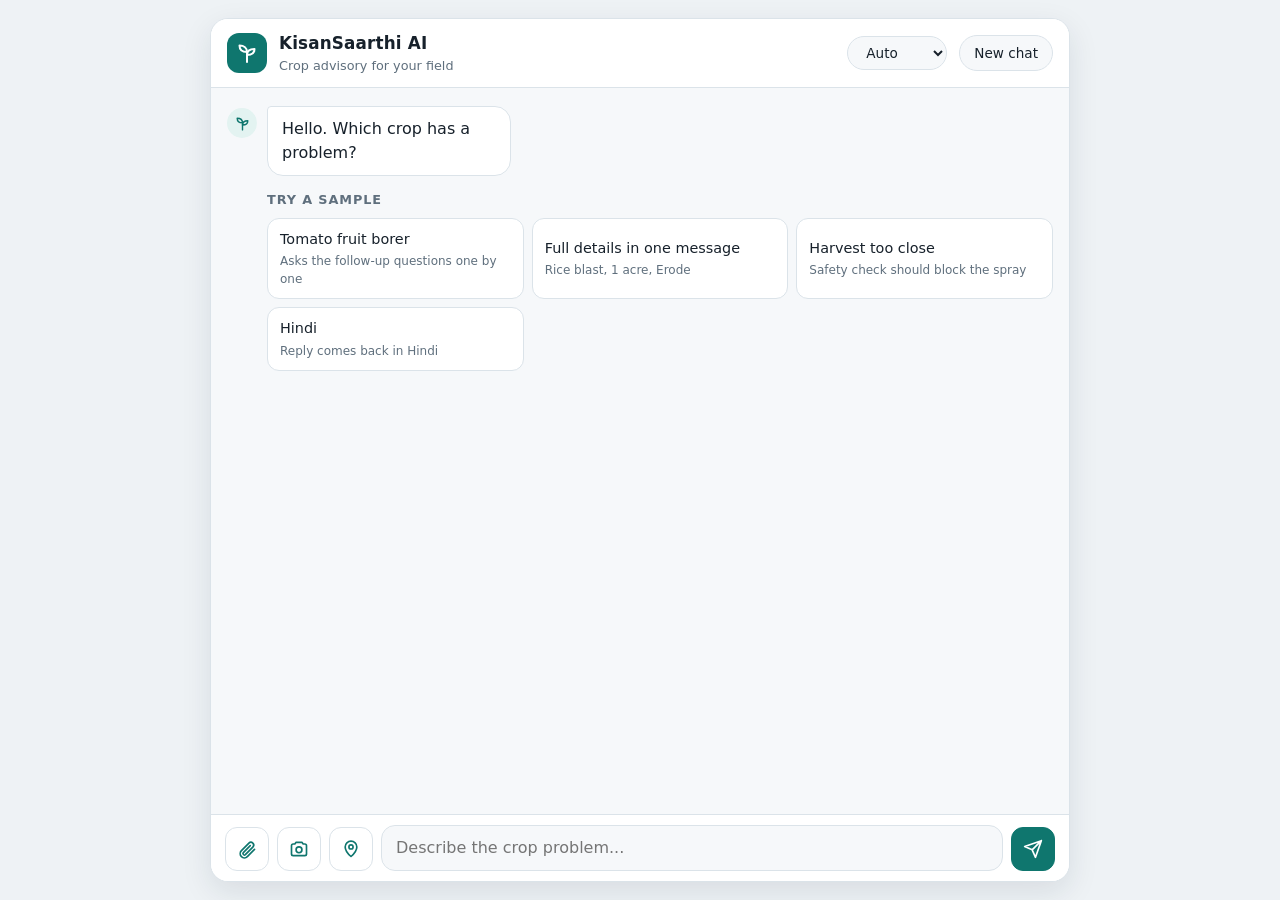
==== commit 2b35f730: "Dose on weather hold, photo region, WhatsApp adapter, deployment files" ====
--- a/frontend/chat/index.html
+++ b/frontend/chat/index.html
@@ -420,7 +420,7 @@
     { title: "Hindi", hint: "Reply comes back in Hindi", text: "मेरी मिर्च की पत्तियाँ मुड़ रही हैं।" }
   ];
 
-  var BOT_ICON = '<svg viewBox="0 0 24 24"><path d="M12 21V11"/><path d="M12 11C12 7 9 4.500 4.500 4.500 4.500 9 7 11 12 11z"/><path d="M12 14c0-3.500 2.500-6 7.500-6 0 4.500-3 6-7.500 6z"/></svg>';
+  var BOT_ICON = '<svg xmlns="http://www.w3.org/2000/svg" viewBox="0 0 24 24"><path d="M12 21V11"/><path d="M12 11C12 7 9 4.500 4.500 4.500 4.500 9 7 11 12 11z"/><path d="M12 14c0-3.500 2.500-6 7.500-6 0 4.500-3 6-7.500 6z"/></svg>';
 
   function safeStore(key, value) {
     try {
@@ -438,7 +438,7 @@
     row.className = "row bot";
     var av = document.createElement("div");
     av.className = "avatar";
-    av.innerHTML = BOT_ICON;               // constant markup, no user text
+    av.appendChild(document.importNode(new DOMParser().parseFromString(BOT_ICON, "image/svg+xml").documentElement, true));  // constant icon, no user text
     var stack = document.createElement("div");
     stack.className = "stack";
     row.appendChild(av); row.appendChild(stack);
